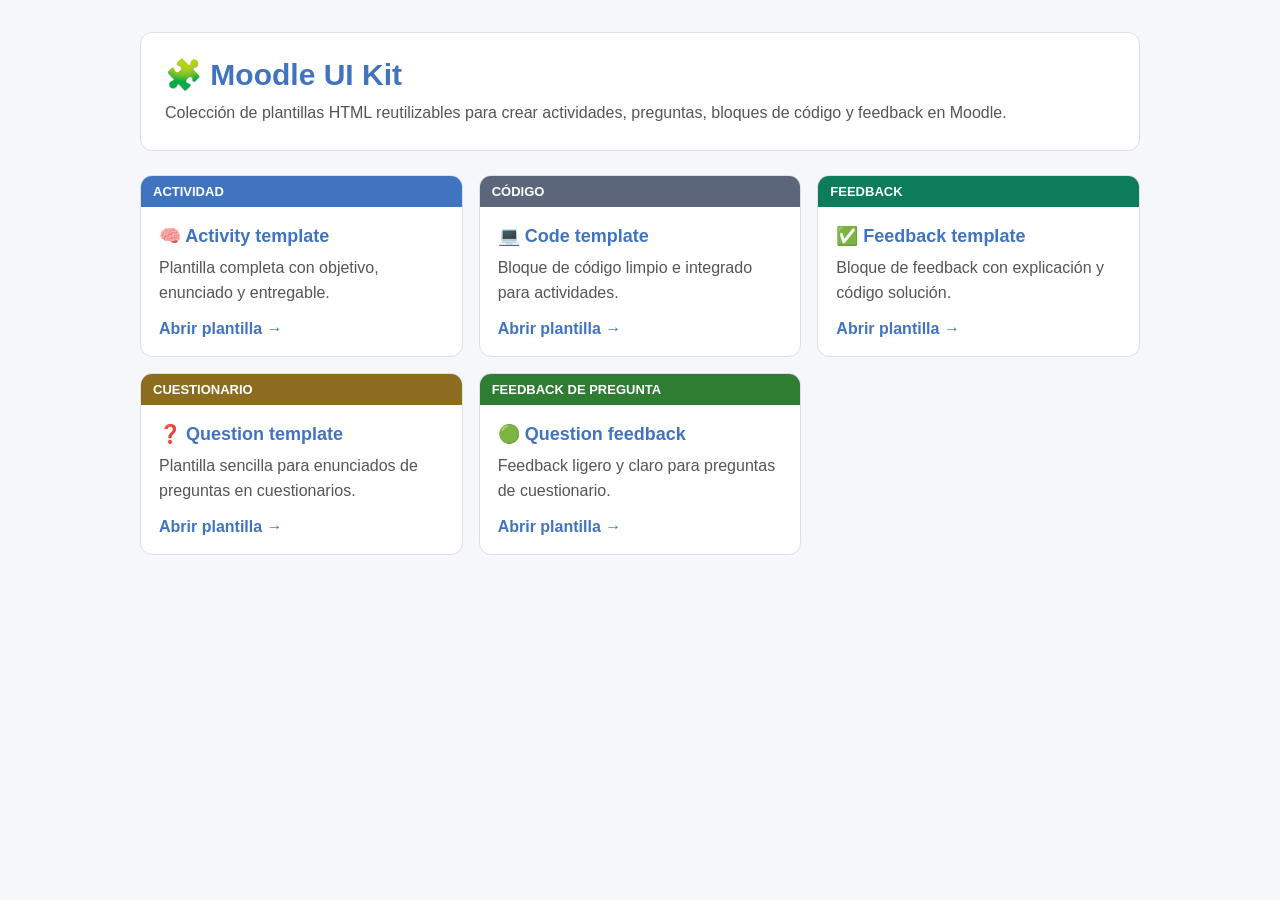
==== index.html @ 7a3c92f1 "Refactor HTML structure and styles for clarity" ====
<!DOCTYPE html>
<html lang="es">
<head>
  <meta charset="UTF-8">
  <meta name="viewport" content="width=device-width, initial-scale=1.0">
  <title>Moodle UI Kit</title>
</head>
<body style="margin:0; font-family: Arial, sans-serif; background-color:#f5f7fb; color:#222;">

  <div style="max-width: 1000px; margin: 0 auto; padding: 32px 20px;">

    <div style="background-color:#ffffff; border:1px solid #DCDFE5; border-radius:12px; padding:24px; margin-bottom:24px;">
      <p style="margin:0 0 8px 0; font-size:30px; font-weight:bold; color:#4174c0;">🧩 Moodle UI Kit</p>
      <p style="margin:0; font-size:16px; line-height:1.6; color:#555;">
        Colección de plantillas HTML reutilizables para crear actividades, preguntas, bloques de código y feedback en Moodle.
      </p>
    </div>

    <div style="display:grid; grid-template-columns: repeat(auto-fit, minmax(260px, 1fr)); gap:16px;">

      <div style="background-color:#ffffff; border:1px solid #DCDFE5; border-radius:12px; overflow:hidden;">
        <div style="background-color:#4174c0; color:white; padding:8px 12px; font-size:13px; font-weight:bold;">
          ACTIVIDAD
        </div>
        <div style="padding:18px;">
          <p style="margin:0 0 8px 0; font-size:18px; font-weight:bold; color:#4174c0;">🧠 Activity template</p>
          <p style="margin:0 0 14px 0; color:#555; line-height:1.6;">
            Plantilla completa con objetivo, enunciado y entregable.
          </p>
          <a href="activity-template.html" style="color:#4174c0; text-decoration:none; font-weight:bold;">Abrir plantilla →</a>
        </div>
      </div>

      <div style="background-color:#ffffff; border:1px solid #DCDFE5; border-radius:12px; overflow:hidden;">
        <div style="background-color:#5b667a; color:white; padding:8px 12px; font-size:13px; font-weight:bold;">
          CÓDIGO
        </div>
        <div style="padding:18px;">
          <p style="margin:0 0 8px 0; font-size:18px; font-weight:bold; color:#4174c0;">💻 Code template</p>
          <p style="margin:0 0 14px 0; color:#555; line-height:1.6;">
            Bloque de código limpio e integrado para actividades.
          </p>
          <a href="code-template.html" style="color:#4174c0; text-decoration:none; font-weight:bold;">Abrir plantilla →</a>
        </div>
      </div>

      <div style="background-color:#ffffff; border:1px solid #DCDFE5; border-radius:12px; overflow:hidden;">
        <div style="background-color:#0c7c59; color:white; padding:8px 12px; font-size:13px; font-weight:bold;">
          FEEDBACK
        </div>
        <div style="padding:18px;">
          <p style="margin:0 0 8px 0; font-size:18px; font-weight:bold; color:#4174c0;">✅ Feedback template</p>
          <p style="margin:0 0 14px 0; color:#555; line-height:1.6;">
            Bloque de feedback con explicación y código solución.
          </p>
          <a href="feedback-template.html" style="color:#4174c0; text-decoration:none; font-weight:bold;">Abrir plantilla →</a>
        </div>
      </div>

      <div style="background-color:#ffffff; border:1px solid #DCDFE5; border-radius:12px; overflow:hidden;">
        <div style="background-color:#8c6d1f; color:white; padding:8px 12px; font-size:13px; font-weight:bold;">
          CUESTIONARIO
        </div>
        <div style="padding:18px;">
          <p style="margin:0 0 8px 0; font-size:18px; font-weight:bold; color:#4174c0;">❓ Question template</p>
          <p style="margin:0 0 14px 0; color:#555; line-height:1.6;">
            Plantilla sencilla para enunciados de preguntas en cuestionarios.
          </p>
          <a href="question-template.html" style="color:#4174c0; text-decoration:none; font-weight:bold;">Abrir plantilla →</a>
        </div>
      </div>

      <div style="background-color:#ffffff; border:1px solid #DCDFE5; border-radius:12px; overflow:hidden;">
        <div style="background-color:#2e7d32; color:white; padding:8px 12px; font-size:13px; font-weight:bold;">
          FEEDBACK DE PREGUNTA
        </div>
        <div style="padding:18px;">
          <p style="margin:0 0 8px 0; font-size:18px; font-weight:bold; color:#4174c0;">🟢 Question feedback</p>
          <p style="margin:0 0 14px 0; color:#555; line-height:1.6;">
            Feedback ligero y claro para preguntas de cuestionario.
          </p>
          <a href="question-feedback.html" style="color:#4174c0; text-decoration:none; font-weight:bold;">Abrir plantilla →</a>
        </div>
      </div>

    </div>

  </div>
</body>
</html>
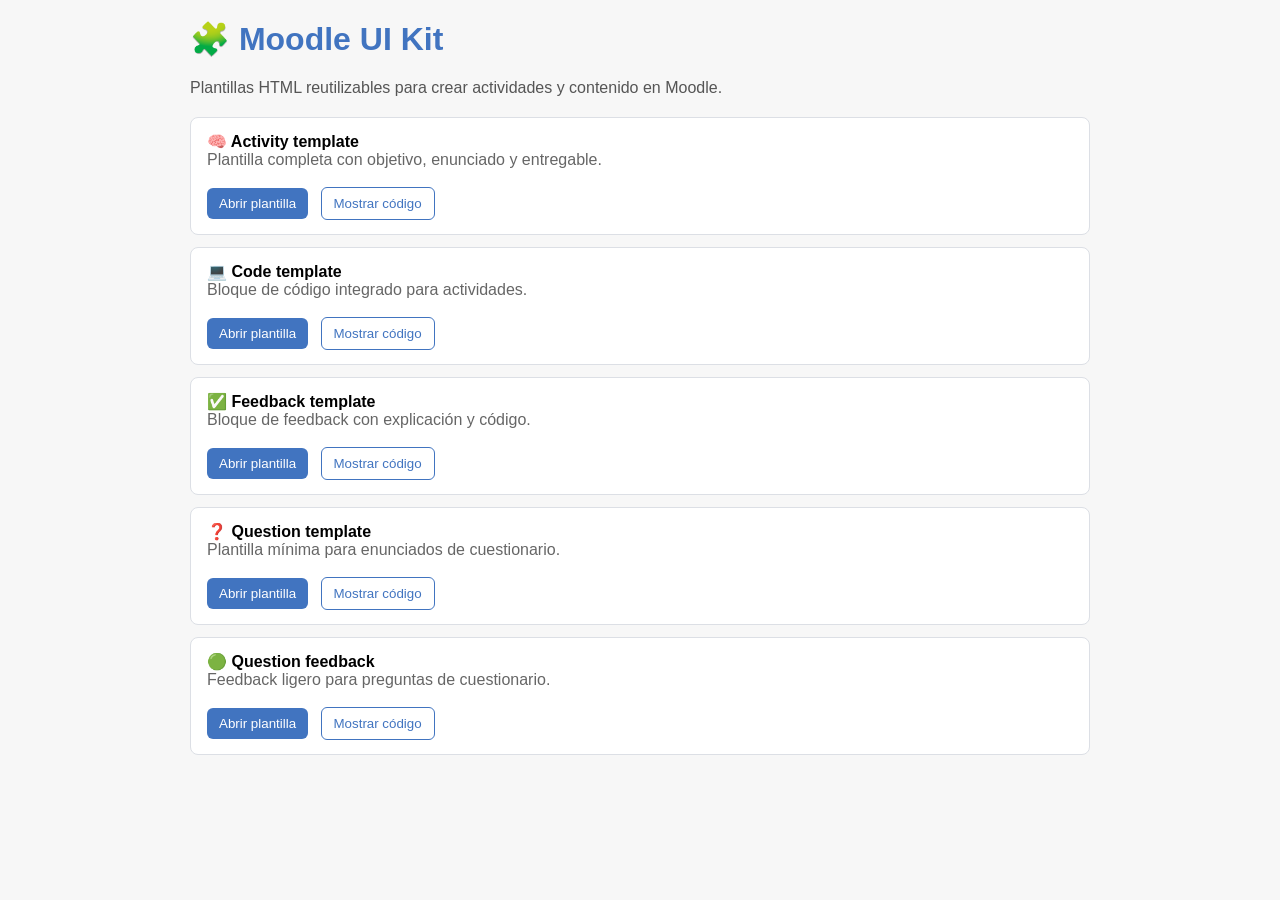
==== commit bef6e25a: "Refactor HTML structure and styles for UI kit" ====
--- a/index.html
+++ b/index.html
@@ -5,86 +5,338 @@
   <meta name="viewport" content="width=device-width, initial-scale=1.0">
   <title>Moodle UI Kit</title>
 </head>
-<body style="margin:0; font-family: Arial, sans-serif; background-color:#f5f7fb; color:#222;">
-
-  <div style="max-width: 1000px; margin: 0 auto; padding: 32px 20px;">
-
-    <div style="background-color:#ffffff; border:1px solid #DCDFE5; border-radius:12px; padding:24px; margin-bottom:24px;">
-      <p style="margin:0 0 8px 0; font-size:30px; font-weight:bold; color:#4174c0;">🧩 Moodle UI Kit</p>
-      <p style="margin:0; font-size:16px; line-height:1.6; color:#555;">
-        Colección de plantillas HTML reutilizables para crear actividades, preguntas, bloques de código y feedback en Moodle.
-      </p>
+<body style="font-family: Arial, sans-serif; background-color: #f7f7f7; margin: 0; padding: 20px;">
+
+  <div style="max-width: 900px; margin: 0 auto;">
+
+    <h1 style="margin-top: 0; color: #4174c0;">
+      🧩 Moodle UI Kit
+    </h1>
+
+    <p style="margin-top: 0; color: #555;">
+      Plantillas HTML reutilizables para crear actividades y contenido en Moodle.
+    </p>
+
+    <div style="margin-top: 20px;">
+
+      <!-- ACTIVITY TEMPLATE -->
+      <div style="background-color: #ffffff; border: 1px solid #DCDFE5; border-radius: 8px; padding: 14px 16px; margin-bottom: 12px;">
+        <strong>🧠 Activity template</strong><br>
+        <span style="color: #666;">Plantilla completa con objetivo, enunciado y entregable.</span><br><br>
+
+        <button onclick="togglePreview('preview-activity')" style="background-color:#4174c0; color:white; border:none; border-radius:6px; padding:8px 12px; cursor:pointer; margin-right:8px;">
+          Abrir plantilla
+        </button>
+
+        <button onclick="toggleCode('code-activity')" style="background-color:#ffffff; color:#4174c0; border:1px solid #4174c0; border-radius:6px; padding:8px 12px; cursor:pointer;">
+          Mostrar código
+        </button>
+
+        <div id="preview-activity" style="display:none; margin-top:16px;">
+          <div style="border: 1px solid #DCDFE5; border-radius: 8px; overflow: hidden; font-family: Arial, sans-serif; background-color: #ffffff; margin: 12px 0;">
+            <div style="background-color: #4174c0; color: white; padding: 6px 12px; font-size: 15px; font-weight: 600;">
+              🧠 [TÍTULO DE LA ACTIVIDAD]
+            </div>
+            <div style="padding: 20px; font-size: 1.05rem; line-height: 1.6;">
+              <div style="margin: 12px 0;">
+                <p style="margin: 0 0 6px 0; font-weight: bold; color: #4174c0;">🎯 Objetivo</p>
+                <p style="margin: 0;">[DESCRIPCIÓN DEL OBJETIVO]</p>
+              </div>
+              <hr style="border: none; border-top: 1px solid #DCDFE5; margin: 16px 0;">
+              <div style="margin: 12px 0;">
+                <p style="margin: 0 0 6px 0; font-weight: bold; color: #4174c0;">📋 Enunciado</p>
+                <div>[INSTRUCCIONES / PASOS / TEXTO DEL EJERCICIO]</div>
+              </div>
+              <hr style="border: none; border-top: 1px solid #DCDFE5; margin: 16px 0;">
+              <div style="margin: 12px 0;">
+                <p style="margin: 0 0 6px 0; font-weight: bold; color: #4174c0;">📤 Entregable</p>
+                <p style="margin: 0;">[QUÉ DEBE ENTREGAR EL ALUMNO]</p>
+              </div>
+            </div>
+          </div>
+
+          <button onclick="hideBlock('preview-activity')" style="background:none; border:none; color:#666; cursor:pointer; padding:0;">
+            Ocultar plantilla
+          </button>
+        </div>
+
+        <div id="code-activity" style="display:none; margin-top:16px;">
+          <div style="text-align:right; margin-bottom:6px;">
+            <button onclick="copyCode('code-text-activity')" style="background-color:#4174c0; color:white; border:none; border-radius:6px; padding:7px 10px; cursor:pointer;">
+              Copiar código
+            </button>
+          </div>
+          <pre id="code-text-activity" style="background-color: #f6f8fa; border: 1px solid #E1E4E8; border-radius: 6px; padding: 12px; font-family: monospace; font-size: 13px; line-height: 1.5; overflow-x: auto; margin: 0; white-space: pre-wrap;">&lt;div style="border: 1px solid #DCDFE5; border-radius: 8px; overflow: hidden; font-family: Arial, sans-serif; background-color: #ffffff; margin: 12px 0;"&gt;
+
+  &lt;div style="background-color: #4174c0; color: white; padding: 6px 12px; font-size: 15px; font-weight: 600;"&gt;
+    🧠 [TÍTULO DE LA ACTIVIDAD]
+  &lt;/div&gt;
+
+  &lt;div style="padding: 20px; font-size: 1.05rem; line-height: 1.6;"&gt;
+
+    &lt;div style="margin: 12px 0;"&gt;
+      &lt;p style="margin: 0 0 6px 0; font-weight: bold; color: #4174c0;"&gt;🎯 Objetivo&lt;/p&gt;
+      &lt;p style="margin: 0;"&gt;[DESCRIPCIÓN DEL OBJETIVO]&lt;/p&gt;
+    &lt;/div&gt;
+
+    &lt;hr style="border: none; border-top: 1px solid #DCDFE5; margin: 16px 0;"&gt;
+
+    &lt;div style="margin: 12px 0;"&gt;
+      &lt;p style="margin: 0 0 6px 0; font-weight: bold; color: #4174c0;"&gt;📋 Enunciado&lt;/p&gt;
+      &lt;div&gt;[INSTRUCCIONES / PASOS / TEXTO DEL EJERCICIO]&lt;/div&gt;
+    &lt;/div&gt;
+
+    &lt;hr style="border: none; border-top: 1px solid #DCDFE5; margin: 16px 0;"&gt;
+
+    &lt;div style="margin: 12px 0;"&gt;
+      &lt;p style="margin: 0 0 6px 0; font-weight: bold; color: #4174c0;"&gt;📤 Entregable&lt;/p&gt;
+      &lt;p style="margin: 0;"&gt;[QUÉ DEBE ENTREGAR EL ALUMNO]&lt;/p&gt;
+    &lt;/div&gt;
+
+  &lt;/div&gt;
+&lt;/div&gt;</pre>
+
+          <button onclick="hideBlock('code-activity')" style="background:none; border:none; color:#666; cursor:pointer; padding:0; margin-top:8px;">
+            Ocultar código
+          </button>
+        </div>
+      </div>
+
+      <!-- CODE TEMPLATE -->
+      <div style="background-color: #ffffff; border: 1px solid #DCDFE5; border-radius: 8px; padding: 14px 16px; margin-bottom: 12px;">
+        <strong>💻 Code template</strong><br>
+        <span style="color: #666;">Bloque de código integrado para actividades.</span><br><br>
+
+        <button onclick="togglePreview('preview-code')" style="background-color:#4174c0; color:white; border:none; border-radius:6px; padding:8px 12px; cursor:pointer; margin-right:8px;">
+          Abrir plantilla
+        </button>
+
+        <button onclick="toggleCode('code-code')" style="background-color:#ffffff; color:#4174c0; border:1px solid #4174c0; border-radius:6px; padding:8px 12px; cursor:pointer;">
+          Mostrar código
+        </button>
+
+        <div id="preview-code" style="display:none; margin-top:16px;">
+          <div style="margin: 12px 0;">
+            <div style="text-align: right; font-size: 11px; color: #888; margin-bottom: 4px;">
+              Python
+            </div>
+            <pre style="background-color: #f6f8fa; border: 1px solid #E1E4E8; border-radius: 6px; padding: 12px; font-family: monospace; font-size: 14px; line-height: 1.5; overflow-x: auto; margin: 0;"><code>print("Hola, mundo")</code></pre>
+          </div>
+
+          <button onclick="hideBlock('preview-code')" style="background:none; border:none; color:#666; cursor:pointer; padding:0;">
+            Ocultar plantilla
+          </button>
+        </div>
+
+        <div id="code-code" style="display:none; margin-top:16px;">
+          <div style="text-align:right; margin-bottom:6px;">
+            <button onclick="copyCode('code-text-code')" style="background-color:#4174c0; color:white; border:none; border-radius:6px; padding:7px 10px; cursor:pointer;">
+              Copiar código
+            </button>
+          </div>
+          <pre id="code-text-code" style="background-color: #f6f8fa; border: 1px solid #E1E4E8; border-radius: 6px; padding: 12px; font-family: monospace; font-size: 13px; line-height: 1.5; overflow-x: auto; margin: 0; white-space: pre-wrap;">&lt;div style="margin: 12px 0;"&gt;
+
+  &lt;div style="text-align: right; font-size: 11px; color: #888; margin-bottom: 4px;"&gt;
+    Python
+  &lt;/div&gt;
+
+  &lt;pre style="background-color: #f6f8fa; border: 1px solid #E1E4E8; border-radius: 6px; padding: 12px; font-family: monospace; font-size: 14px; line-height: 1.5; overflow-x: auto; margin: 0;"&gt;&lt;code&gt;print("Hola, mundo")&lt;/code&gt;&lt;/pre&gt;
+
+&lt;/div&gt;</pre>
+
+          <button onclick="hideBlock('code-code')" style="background:none; border:none; color:#666; cursor:pointer; padding:0; margin-top:8px;">
+            Ocultar código
+          </button>
+        </div>
+      </div>
+
+      <!-- FEEDBACK TEMPLATE -->
+      <div style="background-color: #ffffff; border: 1px solid #DCDFE5; border-radius: 8px; padding: 14px 16px; margin-bottom: 12px;">
+        <strong>✅ Feedback template</strong><br>
+        <span style="color: #666;">Bloque de feedback con explicación y código.</span><br><br>
+
+        <button onclick="togglePreview('preview-feedback')" style="background-color:#4174c0; color:white; border:none; border-radius:6px; padding:8px 12px; cursor:pointer; margin-right:8px;">
+          Abrir plantilla
+        </button>
+
+        <button onclick="toggleCode('code-feedback')" style="background-color:#ffffff; color:#4174c0; border:1px solid #4174c0; border-radius:6px; padding:8px 12px; cursor:pointer;">
+          Mostrar código
+        </button>
+
+        <div id="preview-feedback" style="display:none; margin-top:16px;">
+          <div style="border: 1px solid #DCDFE5; border-radius: 8px; overflow: hidden; font-family: Arial, sans-serif; margin: 12px 0;">
+            <div style="background-color: #0c7c59; color: white; padding: 6px 12px; font-weight: 600; font-size: 15px;">
+              ✅ Código solución
+            </div>
+            <div style="background-color: #ffffff; padding: 16px; line-height: 1.6; font-size: 1.05rem;">
+              <div style="margin-bottom: 12px;">
+                <p style="margin: 0 0 6px 0; font-weight: bold; color: #0c7c59;">💡 Explicación</p>
+                <p style="margin: 0;">[EXPLICACIÓN]</p>
+              </div>
+              <div style="margin-top: 12px;">
+                <div style="text-align: right; font-size: 11px; color: #888; margin-bottom: 4px;">Python</div>
+                <pre style="background-color: #f6f8fa; border: 1px solid #E1E4E8; border-radius: 6px; padding: 12px; font-family: monospace; font-size: 14px; line-height: 1.5; overflow-x: auto; margin: 0;"><code>[CÓDIGO SOLUCIÓN]</code></pre>
+              </div>
+            </div>
+          </div>
+
+          <button onclick="hideBlock('preview-feedback')" style="background:none; border:none; color:#666; cursor:pointer; padding:0;">
+            Ocultar plantilla
+          </button>
+        </div>
+
+        <div id="code-feedback" style="display:none; margin-top:16px;">
+          <div style="text-align:right; margin-bottom:6px;">
+            <button onclick="copyCode('code-text-feedback')" style="background-color:#4174c0; color:white; border:none; border-radius:6px; padding:7px 10px; cursor:pointer;">
+              Copiar código
+            </button>
+          </div>
+          <pre id="code-text-feedback" style="background-color: #f6f8fa; border: 1px solid #E1E4E8; border-radius: 6px; padding: 12px; font-family: monospace; font-size: 13px; line-height: 1.5; overflow-x: auto; margin: 0; white-space: pre-wrap;">&lt;div style="border: 1px solid #DCDFE5; border-radius: 8px; overflow: hidden; font-family: Arial, sans-serif; margin: 12px 0;"&gt;
+
+  &lt;div style="background-color: #0c7c59; color: white; padding: 6px 12px; font-weight: 600; font-size: 15px;"&gt;
+    ✅ Código solución
+  &lt;/div&gt;
+
+  &lt;div style="background-color: #ffffff; padding: 16px; line-height: 1.6; font-size: 1.05rem;"&gt;
+
+    &lt;div style="margin-bottom: 12px;"&gt;
+      &lt;p style="margin: 0 0 6px 0; font-weight: bold; color: #0c7c59;"&gt;💡 Explicación&lt;/p&gt;
+      &lt;p style="margin: 0;"&gt;[EXPLICACIÓN]&lt;/p&gt;
+    &lt;/div&gt;
+
+    &lt;div style="margin-top: 12px;"&gt;
+      &lt;div style="text-align: right; font-size: 11px; color: #888; margin-bottom: 4px;"&gt;Python&lt;/div&gt;
+      &lt;pre style="background-color: #f6f8fa; border: 1px solid #E1E4E8; border-radius: 6px; padding: 12px; font-family: monospace; font-size: 14px; line-height: 1.5; overflow-x: auto; margin: 0;"&gt;&lt;code&gt;[CÓDIGO SOLUCIÓN]&lt;/code&gt;&lt;/pre&gt;
+    &lt;/div&gt;
+
+  &lt;/div&gt;
+&lt;/div&gt;</pre>
+
+          <button onclick="hideBlock('code-feedback')" style="background:none; border:none; color:#666; cursor:pointer; padding:0; margin-top:8px;">
+            Ocultar código
+          </button>
+        </div>
+      </div>
+
+      <!-- QUESTION TEMPLATE -->
+      <div style="background-color: #ffffff; border: 1px solid #DCDFE5; border-radius: 8px; padding: 14px 16px; margin-bottom: 12px;">
+        <strong>❓ Question template</strong><br>
+        <span style="color: #666;">Plantilla mínima para enunciados de cuestionario.</span><br><br>
+
+        <button onclick="togglePreview('preview-question')" style="background-color:#4174c0; color:white; border:none; border-radius:6px; padding:8px 12px; cursor:pointer; margin-right:8px;">
+          Abrir plantilla
+        </button>
+
+        <button onclick="toggleCode('code-question')" style="background-color:#ffffff; color:#4174c0; border:1px solid #4174c0; border-radius:6px; padding:8px 12px; cursor:pointer;">
+          Mostrar código
+        </button>
+
+        <div id="preview-question" style="display:none; margin-top:16px;">
+          <div style="background-color: #ffffff; padding: 12px 14px; border-radius: 6px; border: 1px solid #DCDFE5; font-family: Arial, sans-serif; line-height: 1.6; margin: 6px 0;">
+            <p style="margin: 0;">❓ [ENUNCIADO DE LA PREGUNTA]</p>
+          </div>
+
+          <button onclick="hideBlock('preview-question')" style="background:none; border:none; color:#666; cursor:pointer; padding:0;">
+            Ocultar plantilla
+          </button>
+        </div>
+
+        <div id="code-question" style="display:none; margin-top:16px;">
+          <div style="text-align:right; margin-bottom:6px;">
+            <button onclick="copyCode('code-text-question')" style="background-color:#4174c0; color:white; border:none; border-radius:6px; padding:7px 10px; cursor:pointer;">
+              Copiar código
+            </button>
+          </div>
+          <pre id="code-text-question" style="background-color: #f6f8fa; border: 1px solid #E1E4E8; border-radius: 6px; padding: 12px; font-family: monospace; font-size: 13px; line-height: 1.5; overflow-x: auto; margin: 0; white-space: pre-wrap;">&lt;div style="background-color: #ffffff; padding: 12px 14px; border-radius: 6px; border: 1px solid #DCDFE5; font-family: Arial, sans-serif; line-height: 1.6; margin: 6px 0;"&gt;
+
+  &lt;p style="margin: 0;"&gt;
+    ❓ [ENUNCIADO DE LA PREGUNTA]
+  &lt;/p&gt;
+
+&lt;/div&gt;</pre>
+
+          <button onclick="hideBlock('code-question')" style="background:none; border:none; color:#666; cursor:pointer; padding:0; margin-top:8px;">
+            Ocultar código
+          </button>
+        </div>
+      </div>
+
+      <!-- QUESTION FEEDBACK -->
+      <div style="background-color: #ffffff; border: 1px solid #DCDFE5; border-radius: 8px; padding: 14px 16px;">
+        <strong>🟢 Question feedback</strong><br>
+        <span style="color: #666;">Feedback ligero para preguntas de cuestionario.</span><br><br>
+
+        <button onclick="togglePreview('preview-question-feedback')" style="background-color:#4174c0; color:white; border:none; border-radius:6px; padding:8px 12px; cursor:pointer; margin-right:8px;">
+          Abrir plantilla
+        </button>
+
+        <button onclick="toggleCode('code-question-feedback')" style="background-color:#ffffff; color:#4174c0; border:1px solid #4174c0; border-radius:6px; padding:8px 12px; cursor:pointer;">
+          Mostrar código
+        </button>
+
+        <div id="preview-question-feedback" style="display:none; margin-top:16px;">
+          <div style="background-color: #ffffff; padding: 12px 14px; border-radius: 6px; border: 1px solid #DCDFE5; font-family: Arial, sans-serif; line-height: 1.6; margin: 6px 0;">
+            <p style="margin: 0 0 6px 0; font-weight: bold; color: #0c7c59;">✅ Feedback</p>
+            <p style="margin: 0;">[EXPLICACIÓN]</p>
+          </div>
+
+          <button onclick="hideBlock('preview-question-feedback')" style="background:none; border:none; color:#666; cursor:pointer; padding:0;">
+            Ocultar plantilla
+          </button>
+        </div>
+
+        <div id="code-question-feedback" style="display:none; margin-top:16px;">
+          <div style="text-align:right; margin-bottom:6px;">
+            <button onclick="copyCode('code-text-question-feedback')" style="background-color:#4174c0; color:white; border:none; border-radius:6px; padding:7px 10px; cursor:pointer;">
+              Copiar código
+            </button>
+          </div>
+          <pre id="code-text-question-feedback" style="background-color: #f6f8fa; border: 1px solid #E1E4E8; border-radius: 6px; padding: 12px; font-family: monospace; font-size: 13px; line-height: 1.5; overflow-x: auto; margin: 0; white-space: pre-wrap;">&lt;div style="background-color: #ffffff; padding: 12px 14px; border-radius: 6px; border: 1px solid #DCDFE5; font-family: Arial, sans-serif; line-height: 1.6; margin: 6px 0;"&gt;
+
+  &lt;p style="margin: 0 0 6px 0; font-weight: bold; color: #0c7c59;"&gt;
+    ✅ Feedback
+  &lt;/p&gt;
+
+  &lt;p style="margin: 0;"&gt;
+    [EXPLICACIÓN]
+  &lt;/p&gt;
+
+&lt;/div&gt;</pre>
+
+          <button onclick="hideBlock('code-question-feedback')" style="background:none; border:none; color:#666; cursor:pointer; padding:0; margin-top:8px;">
+            Ocultar código
+          </button>
+        </div>
+      </div>
+
     </div>
-
-    <div style="display:grid; grid-template-columns: repeat(auto-fit, minmax(260px, 1fr)); gap:16px;">
-
-      <div style="background-color:#ffffff; border:1px solid #DCDFE5; border-radius:12px; overflow:hidden;">
-        <div style="background-color:#4174c0; color:white; padding:8px 12px; font-size:13px; font-weight:bold;">
-          ACTIVIDAD
-        </div>
-        <div style="padding:18px;">
-          <p style="margin:0 0 8px 0; font-size:18px; font-weight:bold; color:#4174c0;">🧠 Activity template</p>
-          <p style="margin:0 0 14px 0; color:#555; line-height:1.6;">
-            Plantilla completa con objetivo, enunciado y entregable.
-          </p>
-          <a href="activity-template.html" style="color:#4174c0; text-decoration:none; font-weight:bold;">Abrir plantilla →</a>
-        </div>
-      </div>
-
-      <div style="background-color:#ffffff; border:1px solid #DCDFE5; border-radius:12px; overflow:hidden;">
-        <div style="background-color:#5b667a; color:white; padding:8px 12px; font-size:13px; font-weight:bold;">
-          CÓDIGO
-        </div>
-        <div style="padding:18px;">
-          <p style="margin:0 0 8px 0; font-size:18px; font-weight:bold; color:#4174c0;">💻 Code template</p>
-          <p style="margin:0 0 14px 0; color:#555; line-height:1.6;">
-            Bloque de código limpio e integrado para actividades.
-          </p>
-          <a href="code-template.html" style="color:#4174c0; text-decoration:none; font-weight:bold;">Abrir plantilla →</a>
-        </div>
-      </div>
-
-      <div style="background-color:#ffffff; border:1px solid #DCDFE5; border-radius:12px; overflow:hidden;">
-        <div style="background-color:#0c7c59; color:white; padding:8px 12px; font-size:13px; font-weight:bold;">
-          FEEDBACK
-        </div>
-        <div style="padding:18px;">
-          <p style="margin:0 0 8px 0; font-size:18px; font-weight:bold; color:#4174c0;">✅ Feedback template</p>
-          <p style="margin:0 0 14px 0; color:#555; line-height:1.6;">
-            Bloque de feedback con explicación y código solución.
-          </p>
-          <a href="feedback-template.html" style="color:#4174c0; text-decoration:none; font-weight:bold;">Abrir plantilla →</a>
-        </div>
-      </div>
-
-      <div style="background-color:#ffffff; border:1px solid #DCDFE5; border-radius:12px; overflow:hidden;">
-        <div style="background-color:#8c6d1f; color:white; padding:8px 12px; font-size:13px; font-weight:bold;">
-          CUESTIONARIO
-        </div>
-        <div style="padding:18px;">
-          <p style="margin:0 0 8px 0; font-size:18px; font-weight:bold; color:#4174c0;">❓ Question template</p>
-          <p style="margin:0 0 14px 0; color:#555; line-height:1.6;">
-            Plantilla sencilla para enunciados de preguntas en cuestionarios.
-          </p>
-          <a href="question-template.html" style="color:#4174c0; text-decoration:none; font-weight:bold;">Abrir plantilla →</a>
-        </div>
-      </div>
-
-      <div style="background-color:#ffffff; border:1px solid #DCDFE5; border-radius:12px; overflow:hidden;">
-        <div style="background-color:#2e7d32; color:white; padding:8px 12px; font-size:13px; font-weight:bold;">
-          FEEDBACK DE PREGUNTA
-        </div>
-        <div style="padding:18px;">
-          <p style="margin:0 0 8px 0; font-size:18px; font-weight:bold; color:#4174c0;">🟢 Question feedback</p>
-          <p style="margin:0 0 14px 0; color:#555; line-height:1.6;">
-            Feedback ligero y claro para preguntas de cuestionario.
-          </p>
-          <a href="question-feedback.html" style="color:#4174c0; text-decoration:none; font-weight:bold;">Abrir plantilla →</a>
-        </div>
-      </div>
-
-    </div>
-
   </div>
+
+  <script>
+    function togglePreview(id) {
+      const el = document.getElementById(id);
+      el.style.display = el.style.display === 'none' || el.style.display === '' ? 'block' : 'none';
+    }
+
+    function toggleCode(id) {
+      const el = document.getElementById(id);
+      el.style.display = el.style.display === 'none' || el.style.display === '' ? 'block' : 'none';
+    }
+
+    function hideBlock(id) {
+      document.getElementById(id).style.display = 'none';
+    }
+
+    async function copyCode(id) {
+      const text = document.getElementById(id).innerText;
+      try {
+        await navigator.clipboard.writeText(text);
+        alert('Código copiado.');
+      } catch (err) {
+        alert('No se pudo copiar el código.');
+      }
+    }
+  </script>
+
 </body>
 </html>
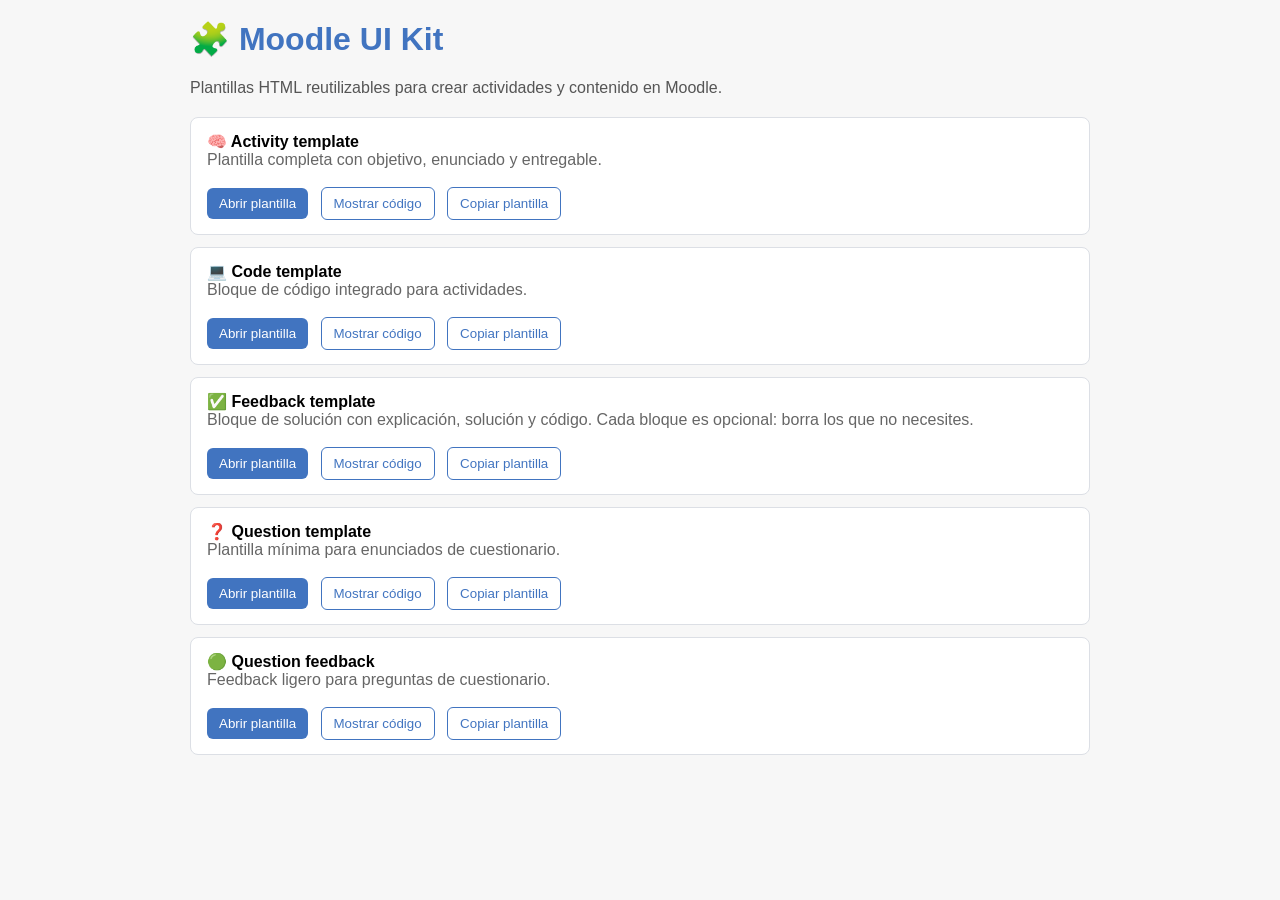
==== commit 94c20d57: "Plantilla de solución genérica y botón «Copiar plantilla» - La plantilla de feedback pasa a ser gené" ====
--- a/index.html
+++ b/index.html
@@ -32,12 +32,16 @@
           Mostrar código
         </button>
 
+        <button onclick="copyCode('code-text-activity')" style="background-color:#ffffff; color:#4174c0; border:1px solid #4174c0; border-radius:6px; padding:8px 12px; cursor:pointer; margin-left:8px;">
+          Copiar plantilla
+        </button>
+
         <div id="preview-activity" style="display:none; margin-top:16px;">
           <div style="border: 1px solid #DCDFE5; border-radius: 8px; overflow: hidden; font-family: Arial, sans-serif; background-color: #ffffff; margin: 12px 0;">
             <div style="background-color: #4174c0; color: white; padding: 6px 12px; font-size: 15px; font-weight: 600;">
               🧠 [TÍTULO DE LA ACTIVIDAD]
             </div>
-            <div style="padding: 20px; font-size: 1.05rem; line-height: 1.6;">
+            <div style="padding: 20px; font-size: 1.05rem; line-height: 1.6; overflow-x: auto;">
               <div style="margin: 12px 0;">
                 <p style="margin: 0 0 6px 0; font-weight: bold; color: #4174c0;">🎯 Objetivo</p>
                 <p style="margin: 0;">[DESCRIPCIÓN DEL OBJETIVO]</p>
@@ -61,18 +65,13 @@
         </div>
 
         <div id="code-activity" style="display:none; margin-top:16px;">
-          <div style="text-align:right; margin-bottom:6px;">
-            <button onclick="copyCode('code-text-activity')" style="background-color:#4174c0; color:white; border:none; border-radius:6px; padding:7px 10px; cursor:pointer;">
-              Copiar código
-            </button>
-          </div>
           <pre id="code-text-activity" style="background-color: #f6f8fa; border: 1px solid #E1E4E8; border-radius: 6px; padding: 12px; font-family: monospace; font-size: 13px; line-height: 1.5; overflow-x: auto; margin: 0; white-space: pre-wrap;">&lt;div style="border: 1px solid #DCDFE5; border-radius: 8px; overflow: hidden; font-family: Arial, sans-serif; background-color: #ffffff; margin: 12px 0;"&gt;
 
   &lt;div style="background-color: #4174c0; color: white; padding: 6px 12px; font-size: 15px; font-weight: 600;"&gt;
     🧠 [TÍTULO DE LA ACTIVIDAD]
   &lt;/div&gt;
 
-  &lt;div style="padding: 20px; font-size: 1.05rem; line-height: 1.6;"&gt;
+  &lt;div style="padding: 20px; font-size: 1.05rem; line-height: 1.6; overflow-x: auto;"&gt;
 
     &lt;div style="margin: 12px 0;"&gt;
       &lt;p style="margin: 0 0 6px 0; font-weight: bold; color: #4174c0;"&gt;🎯 Objetivo&lt;/p&gt;
@@ -115,6 +114,10 @@
           Mostrar código
         </button>
 
+        <button onclick="copyCode('code-text-code')" style="background-color:#ffffff; color:#4174c0; border:1px solid #4174c0; border-radius:6px; padding:8px 12px; cursor:pointer; margin-left:8px;">
+          Copiar plantilla
+        </button>
+
         <div id="preview-code" style="display:none; margin-top:16px;">
           <div style="margin: 12px 0;">
             <div style="text-align: right; font-size: 11px; color: #888; margin-bottom: 4px;">
@@ -129,11 +132,6 @@
         </div>
 
         <div id="code-code" style="display:none; margin-top:16px;">
-          <div style="text-align:right; margin-bottom:6px;">
-            <button onclick="copyCode('code-text-code')" style="background-color:#4174c0; color:white; border:none; border-radius:6px; padding:7px 10px; cursor:pointer;">
-              Copiar código
-            </button>
-          </div>
           <pre id="code-text-code" style="background-color: #f6f8fa; border: 1px solid #E1E4E8; border-radius: 6px; padding: 12px; font-family: monospace; font-size: 13px; line-height: 1.5; overflow-x: auto; margin: 0; white-space: pre-wrap;">&lt;div style="margin: 12px 0;"&gt;
 
   &lt;div style="text-align: right; font-size: 11px; color: #888; margin-bottom: 4px;"&gt;
@@ -153,7 +151,7 @@
       <!-- FEEDBACK TEMPLATE -->
       <div style="background-color: #ffffff; border: 1px solid #DCDFE5; border-radius: 8px; padding: 14px 16px; margin-bottom: 12px;">
         <strong>✅ Feedback template</strong><br>
-        <span style="color: #666;">Bloque de feedback con explicación y código.</span><br><br>
+        <span style="color: #666;">Bloque de solución con explicación, solución y código. Cada bloque es opcional: borra los que no necesites.</span><br><br>
 
         <button onclick="togglePreview('preview-feedback')" style="background-color:#4174c0; color:white; border:none; border-radius:6px; padding:8px 12px; cursor:pointer; margin-right:8px;">
           Abrir plantilla
@@ -161,22 +159,35 @@
 
         <button onclick="toggleCode('code-feedback')" style="background-color:#ffffff; color:#4174c0; border:1px solid #4174c0; border-radius:6px; padding:8px 12px; cursor:pointer;">
           Mostrar código
+        </button>
+
+        <button onclick="copyCode('code-text-feedback')" style="background-color:#ffffff; color:#4174c0; border:1px solid #4174c0; border-radius:6px; padding:8px 12px; cursor:pointer; margin-left:8px;">
+          Copiar plantilla
         </button>
 
         <div id="preview-feedback" style="display:none; margin-top:16px;">
           <div style="border: 1px solid #DCDFE5; border-radius: 8px; overflow: hidden; font-family: Arial, sans-serif; margin: 12px 0;">
+
             <div style="background-color: #0c7c59; color: white; padding: 6px 12px; font-weight: 600; font-size: 15px;">
-              ✅ Código solución
-            </div>
-            <div style="background-color: #ffffff; padding: 16px; line-height: 1.6; font-size: 1.05rem;">
-              <div style="margin-bottom: 12px;">
+              ✅ Solución
+            </div>
+
+            <div style="background-color: #ffffff; padding: 16px 16px 4px 16px; line-height: 1.6; font-size: 1.05rem; overflow-x: auto;">
+
+              <div style="margin: 0 0 12px 0;">
                 <p style="margin: 0 0 6px 0; font-weight: bold; color: #0c7c59;">💡 Explicación</p>
                 <p style="margin: 0;">[EXPLICACIÓN]</p>
               </div>
-              <div style="margin-top: 12px;">
-                <div style="text-align: right; font-size: 11px; color: #888; margin-bottom: 4px;">Python</div>
-                <pre style="background-color: #f6f8fa; border: 1px solid #E1E4E8; border-radius: 6px; padding: 12px; font-family: monospace; font-size: 14px; line-height: 1.5; overflow-x: auto; margin: 0;"><code>[CÓDIGO SOLUCIÓN]</code></pre>
-              </div>
+
+              <div style="margin: 0 0 12px 0;">
+                <p style="margin: 0;">[SOLUCIÓN]</p>
+              </div>
+
+              <div style="margin: 0 0 12px 0;">
+                <div style="text-align: right; font-size: 11px; color: #666; margin-bottom: 4px;">[LENGUAJE]</div>
+                <pre style="background-color: #f6f8fa; border: 1px solid #E1E4E8; border-radius: 6px; padding: 12px; font-family: monospace; font-size: 14px; line-height: 1.5; overflow-x: auto; margin: 0;"><code>[CÓDIGO]</code></pre>
+              </div>
+
             </div>
           </div>
 
@@ -186,27 +197,29 @@
         </div>
 
         <div id="code-feedback" style="display:none; margin-top:16px;">
-          <div style="text-align:right; margin-bottom:6px;">
-            <button onclick="copyCode('code-text-feedback')" style="background-color:#4174c0; color:white; border:none; border-radius:6px; padding:7px 10px; cursor:pointer;">
-              Copiar código
-            </button>
-          </div>
           <pre id="code-text-feedback" style="background-color: #f6f8fa; border: 1px solid #E1E4E8; border-radius: 6px; padding: 12px; font-family: monospace; font-size: 13px; line-height: 1.5; overflow-x: auto; margin: 0; white-space: pre-wrap;">&lt;div style="border: 1px solid #DCDFE5; border-radius: 8px; overflow: hidden; font-family: Arial, sans-serif; margin: 12px 0;"&gt;
 
   &lt;div style="background-color: #0c7c59; color: white; padding: 6px 12px; font-weight: 600; font-size: 15px;"&gt;
-    ✅ Código solución
-  &lt;/div&gt;
-
-  &lt;div style="background-color: #ffffff; padding: 16px; line-height: 1.6; font-size: 1.05rem;"&gt;
-
-    &lt;div style="margin-bottom: 12px;"&gt;
+    ✅ Solución
+  &lt;/div&gt;
+
+  &lt;div style="background-color: #ffffff; padding: 16px 16px 4px 16px; line-height: 1.6; font-size: 1.05rem; overflow-x: auto;"&gt;
+
+    &lt;!-- OPCIONAL: explicación --&gt;
+    &lt;div style="margin: 0 0 12px 0;"&gt;
       &lt;p style="margin: 0 0 6px 0; font-weight: bold; color: #0c7c59;"&gt;💡 Explicación&lt;/p&gt;
       &lt;p style="margin: 0;"&gt;[EXPLICACIÓN]&lt;/p&gt;
     &lt;/div&gt;
 
-    &lt;div style="margin-top: 12px;"&gt;
-      &lt;div style="text-align: right; font-size: 11px; color: #888; margin-bottom: 4px;"&gt;Python&lt;/div&gt;
-      &lt;pre style="background-color: #f6f8fa; border: 1px solid #E1E4E8; border-radius: 6px; padding: 12px; font-family: monospace; font-size: 14px; line-height: 1.5; overflow-x: auto; margin: 0;"&gt;&lt;code&gt;[CÓDIGO SOLUCIÓN]&lt;/code&gt;&lt;/pre&gt;
+    &lt;!-- SOLUCIÓN: texto, lista, tabla o imagen --&gt;
+    &lt;div style="margin: 0 0 12px 0;"&gt;
+      &lt;p style="margin: 0;"&gt;[SOLUCIÓN]&lt;/p&gt;
+    &lt;/div&gt;
+
+    &lt;!-- OPCIONAL: código --&gt;
+    &lt;div style="margin: 0 0 12px 0;"&gt;
+      &lt;div style="text-align: right; font-size: 11px; color: #666; margin-bottom: 4px;"&gt;[LENGUAJE]&lt;/div&gt;
+      &lt;pre style="background-color: #f6f8fa; border: 1px solid #E1E4E8; border-radius: 6px; padding: 12px; font-family: monospace; font-size: 14px; line-height: 1.5; overflow-x: auto; margin: 0;"&gt;&lt;code&gt;[CÓDIGO]&lt;/code&gt;&lt;/pre&gt;
     &lt;/div&gt;
 
   &lt;/div&gt;
@@ -231,6 +244,10 @@
           Mostrar código
         </button>
 
+        <button onclick="copyCode('code-text-question')" style="background-color:#ffffff; color:#4174c0; border:1px solid #4174c0; border-radius:6px; padding:8px 12px; cursor:pointer; margin-left:8px;">
+          Copiar plantilla
+        </button>
+
         <div id="preview-question" style="display:none; margin-top:16px;">
           <div style="background-color: #ffffff; padding: 12px 14px; border-radius: 6px; border: 1px solid #DCDFE5; font-family: Arial, sans-serif; line-height: 1.6; margin: 6px 0;">
             <p style="margin: 0;">❓ [ENUNCIADO DE LA PREGUNTA]</p>
@@ -242,11 +259,6 @@
         </div>
 
         <div id="code-question" style="display:none; margin-top:16px;">
-          <div style="text-align:right; margin-bottom:6px;">
-            <button onclick="copyCode('code-text-question')" style="background-color:#4174c0; color:white; border:none; border-radius:6px; padding:7px 10px; cursor:pointer;">
-              Copiar código
-            </button>
-          </div>
           <pre id="code-text-question" style="background-color: #f6f8fa; border: 1px solid #E1E4E8; border-radius: 6px; padding: 12px; font-family: monospace; font-size: 13px; line-height: 1.5; overflow-x: auto; margin: 0; white-space: pre-wrap;">&lt;div style="background-color: #ffffff; padding: 12px 14px; border-radius: 6px; border: 1px solid #DCDFE5; font-family: Arial, sans-serif; line-height: 1.6; margin: 6px 0;"&gt;
 
   &lt;p style="margin: 0;"&gt;
@@ -274,6 +286,10 @@
           Mostrar código
         </button>
 
+        <button onclick="copyCode('code-text-question-feedback')" style="background-color:#ffffff; color:#4174c0; border:1px solid #4174c0; border-radius:6px; padding:8px 12px; cursor:pointer; margin-left:8px;">
+          Copiar plantilla
+        </button>
+
         <div id="preview-question-feedback" style="display:none; margin-top:16px;">
           <div style="background-color: #ffffff; padding: 12px 14px; border-radius: 6px; border: 1px solid #DCDFE5; font-family: Arial, sans-serif; line-height: 1.6; margin: 6px 0;">
             <p style="margin: 0 0 6px 0; font-weight: bold; color: #0c7c59;">✅ Feedback</p>
@@ -286,11 +302,6 @@
         </div>
 
         <div id="code-question-feedback" style="display:none; margin-top:16px;">
-          <div style="text-align:right; margin-bottom:6px;">
-            <button onclick="copyCode('code-text-question-feedback')" style="background-color:#4174c0; color:white; border:none; border-radius:6px; padding:7px 10px; cursor:pointer;">
-              Copiar código
-            </button>
-          </div>
           <pre id="code-text-question-feedback" style="background-color: #f6f8fa; border: 1px solid #E1E4E8; border-radius: 6px; padding: 12px; font-family: monospace; font-size: 13px; line-height: 1.5; overflow-x: auto; margin: 0; white-space: pre-wrap;">&lt;div style="background-color: #ffffff; padding: 12px 14px; border-radius: 6px; border: 1px solid #DCDFE5; font-family: Arial, sans-serif; line-height: 1.6; margin: 6px 0;"&gt;
 
   &lt;p style="margin: 0 0 6px 0; font-weight: bold; color: #0c7c59;"&gt;
@@ -328,12 +339,12 @@
     }
 
     async function copyCode(id) {
-      const text = document.getElementById(id).innerText;
+      const text = document.getElementById(id).textContent;
       try {
         await navigator.clipboard.writeText(text);
-        alert('Código copiado.');
+        alert('Plantilla copiada.');
       } catch (err) {
-        alert('No se pudo copiar el código.');
+        alert('No se pudo copiar la plantilla.');
       }
     }
   </script>
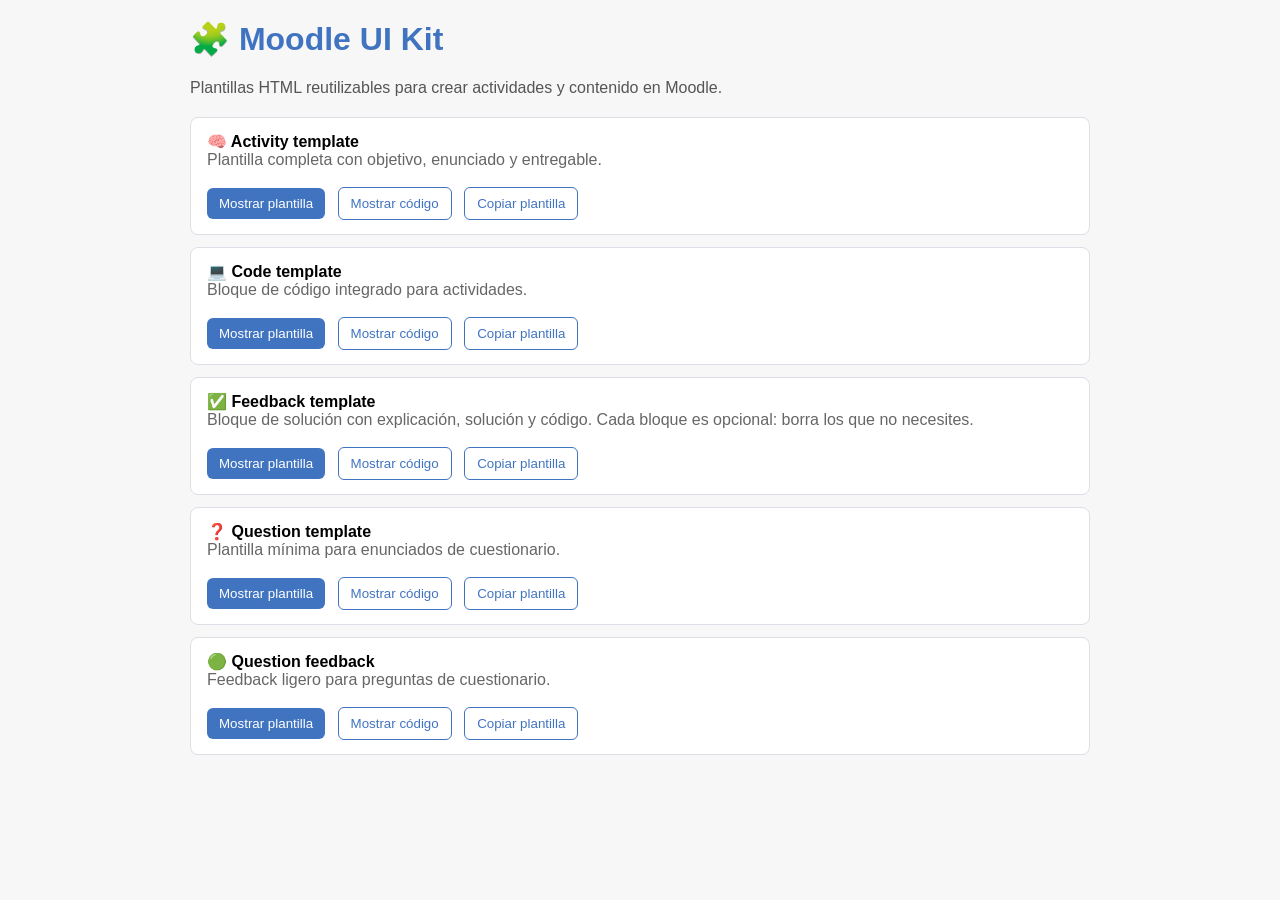
==== commit 703f6fc6: "Renombrar «Abrir plantilla» a «Mostrar plantilla» Co-Authored-By: Claude Opus 5.5 <noreply@anthropic" ====
--- a/index.html
+++ b/index.html
@@ -25,7 +25,7 @@
         <span style="color: #666;">Plantilla completa con objetivo, enunciado y entregable.</span><br><br>
 
         <button onclick="togglePreview('preview-activity')" style="background-color:#4174c0; color:white; border:none; border-radius:6px; padding:8px 12px; cursor:pointer; margin-right:8px;">
-          Abrir plantilla
+          Mostrar plantilla
         </button>
 
         <button onclick="toggleCode('code-activity')" style="background-color:#ffffff; color:#4174c0; border:1px solid #4174c0; border-radius:6px; padding:8px 12px; cursor:pointer;">
@@ -107,7 +107,7 @@
         <span style="color: #666;">Bloque de código integrado para actividades.</span><br><br>
 
         <button onclick="togglePreview('preview-code')" style="background-color:#4174c0; color:white; border:none; border-radius:6px; padding:8px 12px; cursor:pointer; margin-right:8px;">
-          Abrir plantilla
+          Mostrar plantilla
         </button>
 
         <button onclick="toggleCode('code-code')" style="background-color:#ffffff; color:#4174c0; border:1px solid #4174c0; border-radius:6px; padding:8px 12px; cursor:pointer;">
@@ -154,7 +154,7 @@
         <span style="color: #666;">Bloque de solución con explicación, solución y código. Cada bloque es opcional: borra los que no necesites.</span><br><br>
 
         <button onclick="togglePreview('preview-feedback')" style="background-color:#4174c0; color:white; border:none; border-radius:6px; padding:8px 12px; cursor:pointer; margin-right:8px;">
-          Abrir plantilla
+          Mostrar plantilla
         </button>
 
         <button onclick="toggleCode('code-feedback')" style="background-color:#ffffff; color:#4174c0; border:1px solid #4174c0; border-radius:6px; padding:8px 12px; cursor:pointer;">
@@ -237,7 +237,7 @@
         <span style="color: #666;">Plantilla mínima para enunciados de cuestionario.</span><br><br>
 
         <button onclick="togglePreview('preview-question')" style="background-color:#4174c0; color:white; border:none; border-radius:6px; padding:8px 12px; cursor:pointer; margin-right:8px;">
-          Abrir plantilla
+          Mostrar plantilla
         </button>
 
         <button onclick="toggleCode('code-question')" style="background-color:#ffffff; color:#4174c0; border:1px solid #4174c0; border-radius:6px; padding:8px 12px; cursor:pointer;">
@@ -279,7 +279,7 @@
         <span style="color: #666;">Feedback ligero para preguntas de cuestionario.</span><br><br>
 
         <button onclick="togglePreview('preview-question-feedback')" style="background-color:#4174c0; color:white; border:none; border-radius:6px; padding:8px 12px; cursor:pointer; margin-right:8px;">
-          Abrir plantilla
+          Mostrar plantilla
         </button>
 
         <button onclick="toggleCode('code-question-feedback')" style="background-color:#ffffff; color:#4174c0; border:1px solid #4174c0; border-radius:6px; padding:8px 12px; cursor:pointer;">
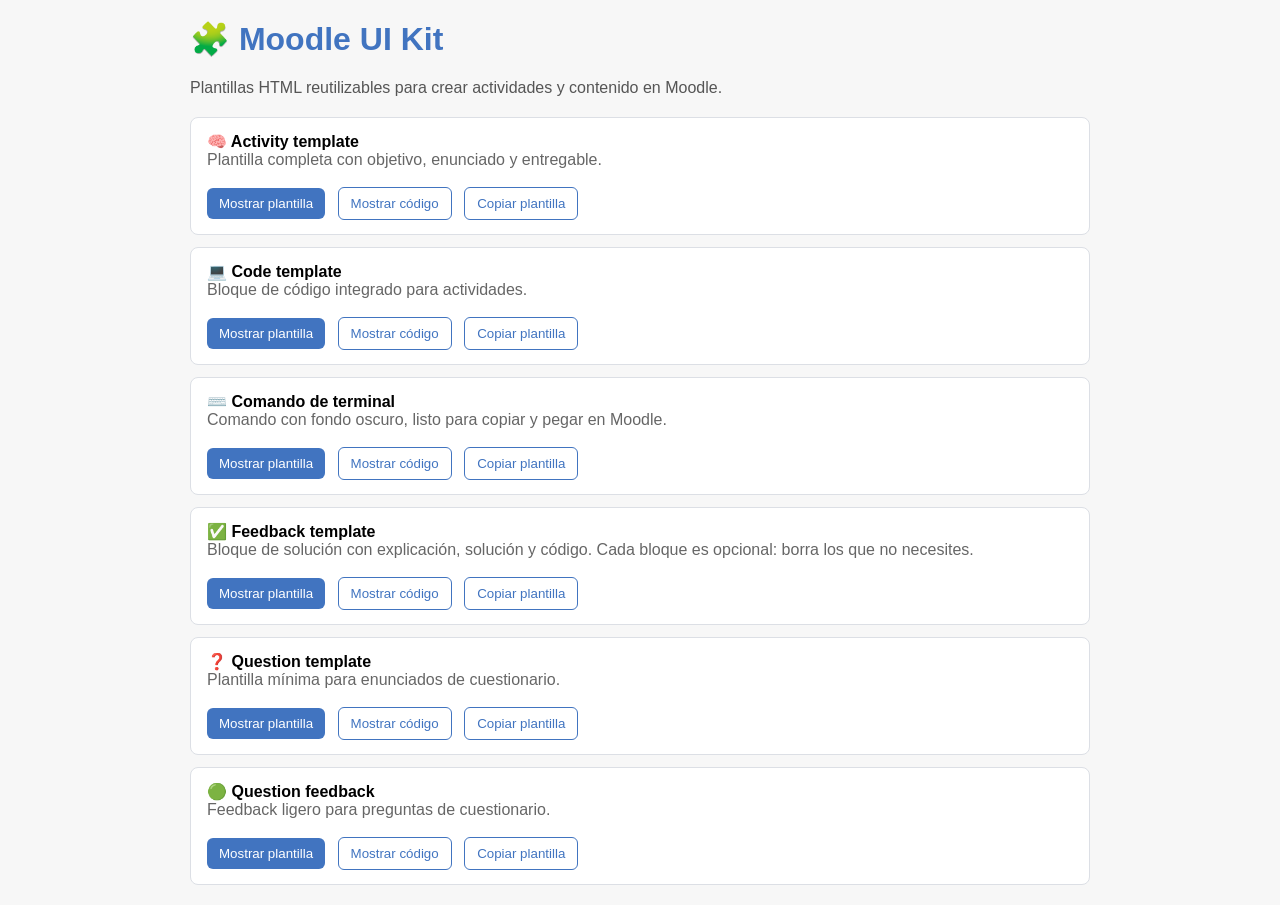
==== commit 118e147c: "Add command template with dark terminal styling" ====
--- a/index.html
+++ b/index.html
@@ -143,6 +143,40 @@
 &lt;/div&gt;</pre>
 
           <button onclick="hideBlock('code-code')" style="background:none; border:none; color:#666; cursor:pointer; padding:0; margin-top:8px;">
+            Ocultar código
+          </button>
+        </div>
+      </div>
+
+      <!-- COMMAND TEMPLATE -->
+      <div style="background-color: #ffffff; border: 1px solid #DCDFE5; border-radius: 8px; padding: 14px 16px; margin-bottom: 12px;">
+        <strong>⌨️ Comando de terminal</strong><br>
+        <span style="color: #666;">Comando con fondo oscuro, listo para copiar y pegar en Moodle.</span><br><br>
+
+        <button onclick="togglePreview('preview-command')" style="background-color:#4174c0; color:white; border:none; border-radius:6px; padding:8px 12px; cursor:pointer; margin-right:8px;">
+          Mostrar plantilla
+        </button>
+
+        <button onclick="toggleCode('code-command')" style="background-color:#ffffff; color:#4174c0; border:1px solid #4174c0; border-radius:6px; padding:8px 12px; cursor:pointer;">
+          Mostrar código
+        </button>
+
+        <button onclick="copyCode('code-text-command')" style="background-color:#ffffff; color:#4174c0; border:1px solid #4174c0; border-radius:6px; padding:8px 12px; cursor:pointer; margin-left:8px;">
+          Copiar plantilla
+        </button>
+
+        <div id="preview-command" style="display:none; margin-top:16px;">
+          <pre style="background: #272b2e; color: #e8e8e8; padding: 12px 16px; border-radius: 6px; margin: 12px 0; overflow-x: auto; white-space: pre; font-family: Consolas, 'Courier New', monospace; font-size: 14px; line-height: 1.5;"><code style="background: transparent; color: inherit; padding: 0; font-family: inherit; font-size: inherit;">winver</code></pre>
+
+          <button onclick="hideBlock('preview-command')" style="background:none; border:none; color:#666; cursor:pointer; padding:0;">
+            Ocultar plantilla
+          </button>
+        </div>
+
+        <div id="code-command" style="display:none; margin-top:16px;">
+          <pre id="code-text-command" style="background-color: #f6f8fa; border: 1px solid #E1E4E8; border-radius: 6px; padding: 12px; font-family: monospace; font-size: 13px; line-height: 1.5; overflow-x: auto; margin: 0; white-space: pre-wrap;">&lt;pre style=&quot;background: #272b2e; color: #e8e8e8; padding: 12px 16px; border-radius: 6px; margin: 12px 0; overflow-x: auto; white-space: pre; font-family: Consolas, &#39;Courier New&#39;, monospace; font-size: 14px; line-height: 1.5;&quot;&gt;&lt;code style=&quot;background: transparent; color: inherit; padding: 0; font-family: inherit; font-size: inherit;&quot;&gt;winver&lt;/code&gt;&lt;/pre&gt;</pre>
+
+          <button onclick="hideBlock('code-command')" style="background:none; border:none; color:#666; cursor:pointer; padding:0; margin-top:8px;">
             Ocultar código
           </button>
         </div>
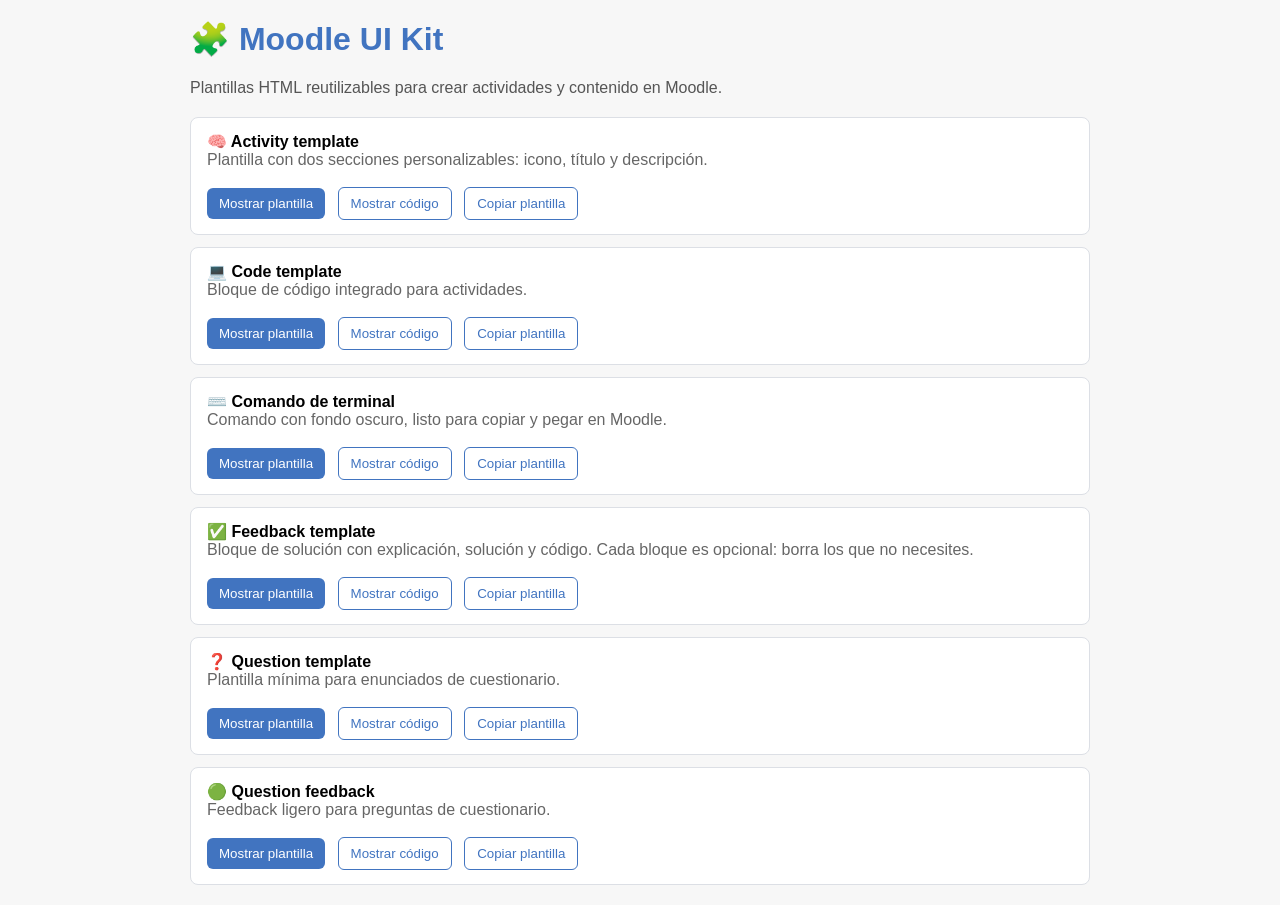
==== commit 7011ad14: "Use customizable sections in activity template" ====
--- a/index.html
+++ b/index.html
@@ -22,7 +22,7 @@
       <!-- ACTIVITY TEMPLATE -->
       <div style="background-color: #ffffff; border: 1px solid #DCDFE5; border-radius: 8px; padding: 14px 16px; margin-bottom: 12px;">
         <strong>🧠 Activity template</strong><br>
-        <span style="color: #666;">Plantilla completa con objetivo, enunciado y entregable.</span><br><br>
+        <span style="color: #666;">Plantilla con dos secciones personalizables: icono, título y descripción.</span><br><br>
 
         <button onclick="togglePreview('preview-activity')" style="background-color:#4174c0; color:white; border:none; border-radius:6px; padding:8px 12px; cursor:pointer; margin-right:8px;">
           Mostrar plantilla
@@ -37,27 +37,28 @@
         </button>
 
         <div id="preview-activity" style="display:none; margin-top:16px;">
-          <div style="border: 1px solid #DCDFE5; border-radius: 8px; overflow: hidden; font-family: Arial, sans-serif; background-color: #ffffff; margin: 12px 0;">
-            <div style="background-color: #4174c0; color: white; padding: 6px 12px; font-size: 15px; font-weight: 600;">
-              🧠 [TÍTULO DE LA ACTIVIDAD]
-            </div>
-            <div style="padding: 20px; font-size: 1.05rem; line-height: 1.6; overflow-x: auto;">
-              <div style="margin: 12px 0;">
-                <p style="margin: 0 0 6px 0; font-weight: bold; color: #4174c0;">🎯 Objetivo</p>
-                <p style="margin: 0;">[DESCRIPCIÓN DEL OBJETIVO]</p>
-              </div>
-              <hr style="border: none; border-top: 1px solid #DCDFE5; margin: 16px 0;">
-              <div style="margin: 12px 0;">
-                <p style="margin: 0 0 6px 0; font-weight: bold; color: #4174c0;">📋 Enunciado</p>
-                <div>[INSTRUCCIONES / PASOS / TEXTO DEL EJERCICIO]</div>
-              </div>
-              <hr style="border: none; border-top: 1px solid #DCDFE5; margin: 16px 0;">
-              <div style="margin: 12px 0;">
-                <p style="margin: 0 0 6px 0; font-weight: bold; color: #4174c0;">📤 Entregable</p>
-                <p style="margin: 0;">[QUÉ DEBE ENTREGAR EL ALUMNO]</p>
-              </div>
-            </div>
-          </div>
+<div style="border: 1px solid #DCDFE5; border-radius: 8px; overflow: hidden; font-family: Arial, sans-serif; background-color: #ffffff; margin: 12px 0;">
+
+  <div style="background-color: #4174c0; color: white; padding: 6px 12px; font-size: 15px; font-weight: 600;">
+    🧠 [TÍTULO DE LA ACTIVIDAD]
+  </div>
+
+  <div style="padding: 20px; font-size: 1.05rem; line-height: 1.6; overflow-x: auto;">
+
+    <div style="margin: 12px 0;">
+      <p style="margin: 0 0 6px 0; font-weight: bold; color: #4174c0;">[ICONO][TÍTULO DE SECCIÓN]</p>
+      <p style="margin: 0;">[DESCRIPCIÓN DE LA SECCIÓN]</p>
+    </div>
+
+    <hr style="border: none; border-top: 1px solid #DCDFE5; margin: 16px 0;">
+
+    <div style="margin: 12px 0;">
+      <p style="margin: 0 0 6px 0; font-weight: bold; color: #4174c0;">[ICONO][TÍTULO DE SECCIÓN]</p>
+      <p style="margin: 0;">[DESCRIPCIÓN DE LA SECCIÓN]</p>
+    </div>
+
+  </div>
+</div>
 
           <button onclick="hideBlock('preview-activity')" style="background:none; border:none; color:#666; cursor:pointer; padding:0;">
             Ocultar plantilla
@@ -65,31 +66,24 @@
         </div>
 
         <div id="code-activity" style="display:none; margin-top:16px;">
-          <pre id="code-text-activity" style="background-color: #f6f8fa; border: 1px solid #E1E4E8; border-radius: 6px; padding: 12px; font-family: monospace; font-size: 13px; line-height: 1.5; overflow-x: auto; margin: 0; white-space: pre-wrap;">&lt;div style="border: 1px solid #DCDFE5; border-radius: 8px; overflow: hidden; font-family: Arial, sans-serif; background-color: #ffffff; margin: 12px 0;"&gt;
-
-  &lt;div style="background-color: #4174c0; color: white; padding: 6px 12px; font-size: 15px; font-weight: 600;"&gt;
-    🧠 [TÍTULO DE LA ACTIVIDAD]
-  &lt;/div&gt;
-
-  &lt;div style="padding: 20px; font-size: 1.05rem; line-height: 1.6; overflow-x: auto;"&gt;
-
-    &lt;div style="margin: 12px 0;"&gt;
-      &lt;p style="margin: 0 0 6px 0; font-weight: bold; color: #4174c0;"&gt;🎯 Objetivo&lt;/p&gt;
-      &lt;p style="margin: 0;"&gt;[DESCRIPCIÓN DEL OBJETIVO]&lt;/p&gt;
-    &lt;/div&gt;
-
-    &lt;hr style="border: none; border-top: 1px solid #DCDFE5; margin: 16px 0;"&gt;
-
-    &lt;div style="margin: 12px 0;"&gt;
-      &lt;p style="margin: 0 0 6px 0; font-weight: bold; color: #4174c0;"&gt;📋 Enunciado&lt;/p&gt;
-      &lt;div&gt;[INSTRUCCIONES / PASOS / TEXTO DEL EJERCICIO]&lt;/div&gt;
-    &lt;/div&gt;
-
-    &lt;hr style="border: none; border-top: 1px solid #DCDFE5; margin: 16px 0;"&gt;
-
-    &lt;div style="margin: 12px 0;"&gt;
-      &lt;p style="margin: 0 0 6px 0; font-weight: bold; color: #4174c0;"&gt;📤 Entregable&lt;/p&gt;
-      &lt;p style="margin: 0;"&gt;[QUÉ DEBE ENTREGAR EL ALUMNO]&lt;/p&gt;
+          <pre id="code-text-activity" style="background-color: #f6f8fa; border: 1px solid #E1E4E8; border-radius: 6px; padding: 12px; font-family: monospace; font-size: 13px; line-height: 1.5; overflow-x: auto; margin: 0; white-space: pre-wrap;">&lt;div style=&quot;border: 1px solid #DCDFE5; border-radius: 8px; overflow: hidden; font-family: Arial, sans-serif; background-color: #ffffff; margin: 12px 0;&quot;&gt;
+
+  &lt;div style=&quot;background-color: #4174c0; color: white; padding: 6px 12px; font-size: 15px; font-weight: 600;&quot;&gt;
+    &#129504; [T&#205;TULO DE LA ACTIVIDAD]
+  &lt;/div&gt;
+
+  &lt;div style=&quot;padding: 20px; font-size: 1.05rem; line-height: 1.6; overflow-x: auto;&quot;&gt;
+
+    &lt;div style=&quot;margin: 12px 0;&quot;&gt;
+      &lt;p style=&quot;margin: 0 0 6px 0; font-weight: bold; color: #4174c0;&quot;&gt;[ICONO][T&#205;TULO DE SECCI&#211;N]&lt;/p&gt;
+      &lt;p style=&quot;margin: 0;&quot;&gt;[DESCRIPCI&#211;N DE LA SECCI&#211;N]&lt;/p&gt;
+    &lt;/div&gt;
+
+    &lt;hr style=&quot;border: none; border-top: 1px solid #DCDFE5; margin: 16px 0;&quot;&gt;
+
+    &lt;div style=&quot;margin: 12px 0;&quot;&gt;
+      &lt;p style=&quot;margin: 0 0 6px 0; font-weight: bold; color: #4174c0;&quot;&gt;[ICONO][T&#205;TULO DE SECCI&#211;N]&lt;/p&gt;
+      &lt;p style=&quot;margin: 0;&quot;&gt;[DESCRIPCI&#211;N DE LA SECCI&#211;N]&lt;/p&gt;
     &lt;/div&gt;
 
   &lt;/div&gt;
@@ -326,7 +320,7 @@
 
         <div id="preview-question-feedback" style="display:none; margin-top:16px;">
           <div style="background-color: #ffffff; padding: 12px 14px; border-radius: 6px; border: 1px solid #DCDFE5; font-family: Arial, sans-serif; line-height: 1.6; margin: 6px 0;">
-            <p style="margin: 0 0 6px 0; font-weight: bold; color: #0c7c59;">✅ Feedback</p>
+            <p style="margin: 0 0 6px 0; font-weight: bold; color: #0c7c59;">✅ Solución</p>
             <p style="margin: 0;">[EXPLICACIÓN]</p>
           </div>
 
@@ -339,7 +333,7 @@
           <pre id="code-text-question-feedback" style="background-color: #f6f8fa; border: 1px solid #E1E4E8; border-radius: 6px; padding: 12px; font-family: monospace; font-size: 13px; line-height: 1.5; overflow-x: auto; margin: 0; white-space: pre-wrap;">&lt;div style="background-color: #ffffff; padding: 12px 14px; border-radius: 6px; border: 1px solid #DCDFE5; font-family: Arial, sans-serif; line-height: 1.6; margin: 6px 0;"&gt;
 
   &lt;p style="margin: 0 0 6px 0; font-weight: bold; color: #0c7c59;"&gt;
-    ✅ Feedback
+    ✅ Solución
   &lt;/p&gt;
 
   &lt;p style="margin: 0;"&gt;
